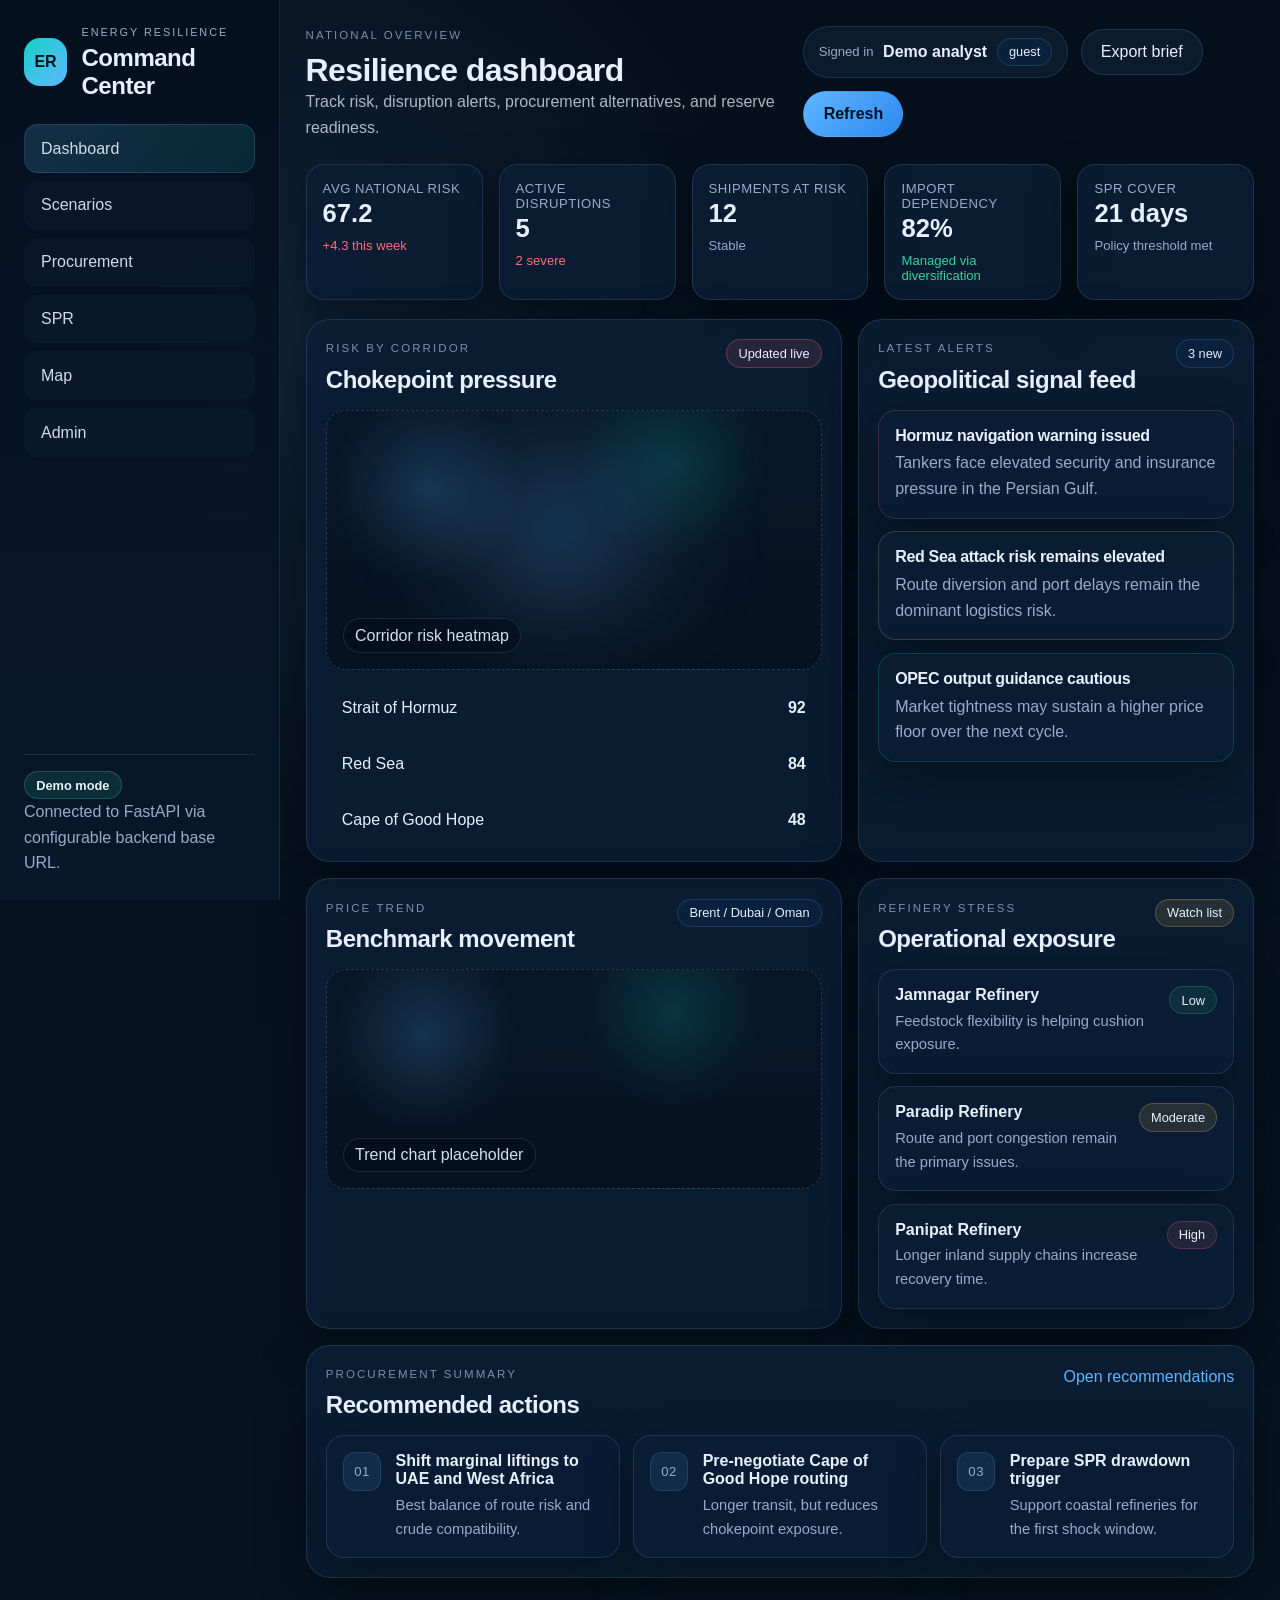
==== frontend/pages/dashboard.html @ 98376655 "Front end folder added" ====
<!DOCTYPE html>
<html lang="en">
<head>
  <meta charset="UTF-8" />
  <meta name="viewport" content="width=device-width, initial-scale=1.0" />
  <meta name="color-scheme" content="dark" />
  <title>Dashboard | Energy Resilience Platform</title>
  <link rel="stylesheet" href="../assets/css/main.css" />
  <link rel="stylesheet" href="../assets/css/components.css" />
  <link rel="stylesheet" href="../assets/css/dashboard.css" />
</head>
<body class="app-page dashboard-page" data-page="dashboard">
  <div class="app-shell">
    <aside class="sidebar">
      <div class="sidebar__brand">
        <div class="brand-mark">ER</div>
        <div>
          <p class="brand-kicker">Energy Resilience</p>
          <h2>Command Center</h2>
        </div>
      </div>
      <nav class="sidebar__nav">
        <a class="nav-link nav-link--active" href="./dashboard.html" aria-current="page">Dashboard</a>
        <a class="nav-link" href="./scenarios.html">Scenarios</a>
        <a class="nav-link" href="./procurement.html">Procurement</a>
        <a class="nav-link" href="./spr.html">SPR</a>
        <a class="nav-link" href="./map.html">Map</a>
        <a class="nav-link" href="./admin.html">Admin</a>
      </nav>
      <div class="sidebar__footer">
        <span class="status-badge status-badge--live">Demo mode</span>
        <p>Connected to FastAPI via configurable backend base URL.</p>
      </div>
    </aside>

    <div class="main-column">
      <header class="topbar">
        <div>
          <p class="eyebrow">National overview</p>
          <h1>Resilience dashboard</h1>
          <p class="subtitle">Track risk, disruption alerts, procurement alternatives, and reserve readiness.</p>
        </div>
        <div class="topbar__actions">
          <div class="user-chip" data-auth-status>
            <span class="user-chip__label">Signed in</span>
            <strong data-auth-name>Demo analyst</strong>
            <span class="badge" data-auth-role>Analyst</span>
          </div>
          <button class="btn btn-secondary" type="button">Export brief</button>
          <button class="btn btn-primary" type="button">Refresh</button>
        </div>
      </header>

      <main class="page-content">
        <section class="kpi-grid">
          <article class="stat-card">
            <span class="stat-card__label">Avg national risk</span>
            <strong class="stat-card__value">67.2</strong>
            <span class="stat-card__delta delta--up">+4.3 this week</span>
          </article>
          <article class="stat-card">
            <span class="stat-card__label">Active disruptions</span>
            <strong class="stat-card__value">5</strong>
            <span class="stat-card__delta delta--up">2 severe</span>
          </article>
          <article class="stat-card">
            <span class="stat-card__label">Shipments at risk</span>
            <strong class="stat-card__value">12</strong>
            <span class="stat-card__delta delta--flat">Stable</span>
          </article>
          <article class="stat-card">
            <span class="stat-card__label">Import dependency</span>
            <strong class="stat-card__value">82%</strong>
            <span class="stat-card__delta delta--down">Managed via diversification</span>
          </article>
          <article class="stat-card">
            <span class="stat-card__label">SPR cover</span>
            <strong class="stat-card__value">21 days</strong>
            <span class="stat-card__delta delta--flat">Policy threshold met</span>
          </article>
        </section>

        <section class="dashboard-grid">
          <div class="panel">
            <div class="panel__header">
              <div>
                <p class="eyebrow">Risk by corridor</p>
                <h2>Chokepoint pressure</h2>
              </div>
              <span class="badge badge--critical">Updated live</span>
            </div>
            <div class="chart-placeholder chart-placeholder--map">
              <div class="chart-placeholder__glow"></div>
              <div class="chart-placeholder__label">Corridor risk heatmap</div>
            </div>
            <div class="mini-table">
              <div class="mini-table__row"><span>Strait of Hormuz</span><strong>92</strong></div>
              <div class="mini-table__row"><span>Red Sea</span><strong>84</strong></div>
              <div class="mini-table__row"><span>Cape of Good Hope</span><strong>48</strong></div>
            </div>
          </div>

          <div class="panel">
            <div class="panel__header">
              <div>
                <p class="eyebrow">Latest alerts</p>
                <h2>Geopolitical signal feed</h2>
              </div>
              <span class="badge">3 new</span>
            </div>
            <div class="alert-list">
              <article class="alert-card alert-card--critical">
                <h3>Hormuz navigation warning issued</h3>
                <p>Tankers face elevated security and insurance pressure in the Persian Gulf.</p>
              </article>
              <article class="alert-card alert-card--high">
                <h3>Red Sea attack risk remains elevated</h3>
                <p>Route diversion and port delays remain the dominant logistics risk.</p>
              </article>
              <article class="alert-card alert-card--moderate">
                <h3>OPEC output guidance cautious</h3>
                <p>Market tightness may sustain a higher price floor over the next cycle.</p>
              </article>
            </div>
          </div>

          <div class="panel">
            <div class="panel__header">
              <div>
                <p class="eyebrow">Price trend</p>
                <h2>Benchmark movement</h2>
              </div>
              <span class="badge">Brent / Dubai / Oman</span>
            </div>
            <div class="chart-placeholder">
              <div class="chart-placeholder__label">Trend chart placeholder</div>
            </div>
          </div>

          <div class="panel">
            <div class="panel__header">
              <div>
                <p class="eyebrow">Refinery stress</p>
                <h2>Operational exposure</h2>
              </div>
              <span class="badge badge--warning">Watch list</span>
            </div>
            <div class="stress-list">
              <div class="stress-item">
                <div>
                  <strong>Jamnagar Refinery</strong>
                  <p>Feedstock flexibility is helping cushion exposure.</p>
                </div>
                <span class="pill pill--low">Low</span>
              </div>
              <div class="stress-item">
                <div>
                  <strong>Paradip Refinery</strong>
                  <p>Route and port congestion remain the primary issues.</p>
                </div>
                <span class="pill pill--moderate">Moderate</span>
              </div>
              <div class="stress-item">
                <div>
                  <strong>Panipat Refinery</strong>
                  <p>Longer inland supply chains increase recovery time.</p>
                </div>
                <span class="pill pill--high">High</span>
              </div>
            </div>
          </div>

          <div class="panel panel--wide">
            <div class="panel__header">
              <div>
                <p class="eyebrow">Procurement summary</p>
                <h2>Recommended actions</h2>
              </div>
              <a class="text-link" href="./procurement.html">Open recommendations</a>
            </div>
            <div class="recommendation-strip">
              <article class="recommendation-card">
                <span class="recommendation-card__rank">01</span>
                <div>
                  <strong>Shift marginal liftings to UAE and West Africa</strong>
                  <p>Best balance of route risk and crude compatibility.</p>
                </div>
              </article>
              <article class="recommendation-card">
                <span class="recommendation-card__rank">02</span>
                <div>
                  <strong>Pre-negotiate Cape of Good Hope routing</strong>
                  <p>Longer transit, but reduces chokepoint exposure.</p>
                </div>
              </article>
              <article class="recommendation-card">
                <span class="recommendation-card__rank">03</span>
                <div>
                  <strong>Prepare SPR drawdown trigger</strong>
                  <p>Support coastal refineries for the first shock window.</p>
                </div>
              </article>
            </div>
          </div>
        </section>
      </main>
    </div>
  </div>

  <script src="../assets/js/api.js"></script>
  <script src="../assets/js/auth.js"></script>
</body>
</html>
---- frontend/assets/css/main.css ----
:root {
  --bg: #06111f;
  --bg-elevated: rgba(9, 24, 45, 0.92);
  --panel: rgba(10, 29, 52, 0.94);
  --panel-strong: #0b2747;
  --line: rgba(141, 180, 226, 0.16);
  --text: #e6f0ff;
  --muted: #96acc9;
  --primary: #5fb6ff;
  --primary-strong: #2d89f1;
  --accent: #17d2c8;
  --warning: #ffbd59;
  --critical: #ff6b7a;
  --success: #36d399;
  --shadow: 0 18px 48px rgba(0, 0, 0, 0.35);
  --radius-xl: 24px;
  --radius-lg: 18px;
  --radius-md: 14px;
  --radius-sm: 10px;
  --sidebar-width: 280px;
  --content-max: 1480px;
  --font-sans: "IBM Plex Sans", "Segoe UI", "Helvetica Neue", Arial, sans-serif;
  --font-display: "Avenir Next", "Segoe UI", "Helvetica Neue", Arial, sans-serif;
}

* {
  box-sizing: border-box;
}

html {
  min-height: 100%;
  background:
    radial-gradient(circle at top left, rgba(95, 182, 255, 0.18), transparent 30%),
    radial-gradient(circle at top right, rgba(23, 210, 200, 0.14), transparent 32%),
    linear-gradient(180deg, #05111e 0%, #071221 100%);
}

body {
  margin: 0;
  min-height: 100vh;
  color: var(--text);
  font-family: var(--font-sans);
  background:
    linear-gradient(rgba(3, 9, 18, 0.25), rgba(3, 9, 18, 0.25)),
    radial-gradient(circle at 20% 20%, rgba(95, 182, 255, 0.15), transparent 30%),
    linear-gradient(180deg, #06111f 0%, #071826 100%);
}

a {
  color: inherit;
  text-decoration: none;
}

button,
input,
select,
textarea {
  font: inherit;
}

img {
  max-width: 100%;
  display: block;
}

h1,
h2,
h3,
h4,
h5,
h6 {
  margin: 0;
  font-family: var(--font-display);
  letter-spacing: -0.02em;
}

p {
  margin: 0;
  color: var(--muted);
  line-height: 1.6;
}

.eyebrow {
  text-transform: uppercase;
  letter-spacing: 0.18em;
  font-size: 0.72rem;
  color: rgba(150, 172, 201, 0.8);
  margin-bottom: 0.5rem;
}

.lead {
  font-size: 1.08rem;
  max-width: 60ch;
}

.subtitle {
  color: rgba(230, 240, 255, 0.74);
  max-width: 72ch;
}

.btn,
.text-link {
  display: inline-flex;
  align-items: center;
  justify-content: center;
  gap: 0.5rem;
  border-radius: 999px;
  transition: transform 180ms ease, border-color 180ms ease, background 180ms ease, box-shadow 180ms ease;
}

.btn {
  border: 1px solid transparent;
  padding: 0.82rem 1.2rem;
  cursor: pointer;
  box-shadow: none;
  white-space: nowrap;
}

.btn:hover,
.text-link:hover,
.nav-link:hover {
  transform: translateY(-1px);
}

.btn-primary {
  background: linear-gradient(135deg, var(--primary) 0%, var(--primary-strong) 100%);
  color: #03111f;
  font-weight: 700;
}

.btn-secondary {
  background: rgba(95, 182, 255, 0.08);
  color: var(--text);
  border-color: rgba(95, 182, 255, 0.18);
}

.text-link {
  color: var(--primary);
  padding: 0.2rem 0;
}

.badge,
.status-badge,
.pill {
  display: inline-flex;
  align-items: center;
  gap: 0.4rem;
  border-radius: 999px;
  padding: 0.35rem 0.7rem;
  font-size: 0.8rem;
  border: 1px solid var(--line);
  color: var(--text);
  background: rgba(11, 39, 71, 0.55);
}

.badge--success,
.status-badge--live {
  border-color: rgba(54, 211, 153, 0.28);
  background: rgba(54, 211, 153, 0.12);
}

.badge--warning,
.pill--moderate {
  border-color: rgba(255, 189, 89, 0.25);
  background: rgba(255, 189, 89, 0.12);
}

.badge--critical,
.pill--critical {
  border-color: rgba(255, 107, 122, 0.28);
  background: rgba(255, 107, 122, 0.12);
}

.stat-card,
.panel,
.signal-card,
.module-card,
.scenario-card,
.ranking-card,
.recommendation-card,
.hotspot-card,
.alert-card,
.stress-item,
.audit-row,
.result-block__metric {
  background: var(--panel);
  border: 1px solid var(--line);
  box-shadow: var(--shadow);
}

.app-shell {
  display: grid;
  grid-template-columns: var(--sidebar-width) minmax(0, 1fr);
  min-height: 100vh;
}

.sidebar {
  position: sticky;
  top: 0;
  height: 100vh;
  padding: 1.5rem;
  background: linear-gradient(180deg, rgba(5, 16, 30, 0.98), rgba(8, 24, 43, 0.96));
  border-right: 1px solid rgba(141, 180, 226, 0.12);
  display: flex;
  flex-direction: column;
  gap: 1.5rem;
}

.sidebar__brand {
  display: flex;
  align-items: center;
  gap: 0.9rem;
}

.brand-mark {
  width: 3rem;
  height: 3rem;
  border-radius: 16px;
  display: grid;
  place-items: center;
  font-weight: 800;
  color: #04111f;
  background: linear-gradient(135deg, var(--accent), var(--primary));
}

.brand-kicker {
  text-transform: uppercase;
  letter-spacing: 0.18em;
  font-size: 0.68rem;
  color: var(--muted);
  margin-bottom: 0.18rem;
}

.sidebar__nav {
  display: grid;
  gap: 0.5rem;
}

.nav-link {
  padding: 0.9rem 1rem;
  border-radius: 14px;
  color: rgba(230, 240, 255, 0.9);
  border: 1px solid transparent;
  background: rgba(95, 182, 255, 0.03);
}

.nav-link--active,
.nav-link[aria-current="page"] {
  background: linear-gradient(135deg, rgba(95, 182, 255, 0.18), rgba(23, 210, 200, 0.12));
  border-color: rgba(95, 182, 255, 0.18);
}

.sidebar__footer {
  margin-top: auto;
  padding-top: 1rem;
  border-top: 1px solid var(--line);
}

.main-column {
  min-width: 0;
  padding: 1.6rem;
}

.topbar,
.page-content,
.landing-shell {
  width: 100%;
  max-width: var(--content-max);
  margin: 0 auto;
}

.topbar {
  display: flex;
  align-items: flex-start;
  justify-content: space-between;
  gap: 1rem;
  padding-bottom: 1.5rem;
}

.topbar__actions,
.button-row {
  display: flex;
  align-items: center;
  gap: 0.8rem;
  flex-wrap: wrap;
}

.user-chip {
  display: flex;
  align-items: center;
  gap: 0.6rem;
  padding: 0.7rem 0.9rem;
  border-radius: 999px;
  background: rgba(95, 182, 255, 0.08);
  border: 1px solid rgba(95, 182, 255, 0.16);
}

.user-chip__label {
  color: var(--muted);
  font-size: 0.82rem;
}

.page-content {
  display: grid;
  gap: 1.2rem;
}

.panel {
  border-radius: var(--radius-xl);
  padding: 1.2rem;
}

.panel__header {
  display: flex;
  align-items: flex-start;
  justify-content: space-between;
  gap: 1rem;
  margin-bottom: 1rem;
}

.panel__divider {
  height: 1px;
  margin: 1rem 0;
  background: var(--line);
}

.field {
  display: grid;
  gap: 0.45rem;
}

.field span {
  font-size: 0.85rem;
  color: rgba(230, 240, 255, 0.82);
}

.field input,
.field select,
.field textarea {
  width: 100%;
  padding: 0.85rem 0.95rem;
  border-radius: 12px;
  border: 1px solid rgba(141, 180, 226, 0.18);
  background: rgba(5, 16, 30, 0.85);
  color: var(--text);
  outline: none;
}

.field input:focus,
.field select:focus,
.field textarea:focus {
  border-color: rgba(95, 182, 255, 0.52);
  box-shadow: 0 0 0 3px rgba(95, 182, 255, 0.12);
}

.field--full {
  grid-column: 1 / -1;
}

.field--inline {
  display: inline-flex;
  align-items: center;
  gap: 0.65rem;
}

.form-grid {
  display: grid;
  grid-template-columns: repeat(2, minmax(0, 1fr));
  gap: 1rem;
}

.landing-shell {
  min-height: 100vh;
  display: grid;
  align-items: center;
  padding: 2rem;
}

.panel--hero,
.landing-hero {
  padding: 2rem;
  border-radius: 28px;
}

.landing-hero {
  display: grid;
  grid-template-columns: 1.2fr 0.8fr;
  gap: 1.5rem;
  background:
    radial-gradient(circle at top left, rgba(95, 182, 255, 0.22), transparent 30%),
    radial-gradient(circle at bottom right, rgba(23, 210, 200, 0.16), transparent 26%),
    rgba(9, 24, 45, 0.88);
  border: 1px solid rgba(141, 180, 226, 0.16);
  box-shadow: var(--shadow);
}

.landing-hero h1 {
  font-size: clamp(2.4rem, 4vw, 4.4rem);
  line-height: 1;
  max-width: 12ch;
  margin-bottom: 1rem;
}

.hero-metrics,
.module-grid,
.signal-list,
.legend-list,
.hotspot-list,
.stress-list,
.alert-list,
.scenario-list,
.ranking-list,
.recommendation-strip {
  display: grid;
  gap: 0.8rem;
}

.hero-metrics {
  grid-template-columns: repeat(3, minmax(0, 1fr));
  margin-top: 1.4rem;
}

.hero-metric {
  padding: 1rem;
  border-radius: 16px;
  background: rgba(95, 182, 255, 0.08);
  border: 1px solid rgba(95, 182, 255, 0.12);
}

.hero-metric__label,
.signal-card__label,
.stat-card__label,
.result-block__metric span,
.recommendation-card__rank {
  display: block;
  color: var(--muted);
  font-size: 0.82rem;
  letter-spacing: 0.04em;
  text-transform: uppercase;
}

.hero-metric strong,
.stat-card__value {
  display: block;
  margin-top: 0.2rem;
  font-size: 1.6rem;
  color: var(--text);
}

.landing-hero__aside {
  display: grid;
  gap: 1rem;
}

.signal-card {
  border-radius: 22px;
  padding: 1.2rem;
}

.signal-list__item {
  display: flex;
  align-items: center;
  gap: 0.6rem;
  padding: 0.5rem 0;
  color: rgba(230, 240, 255, 0.88);
}

.dot {
  width: 0.7rem;
  height: 0.7rem;
  border-radius: 999px;
  display: inline-flex;
}

.dot--critical {
  background: var(--critical);
  box-shadow: 0 0 0 4px rgba(255, 107, 122, 0.12);
}

.dot--high {
  background: var(--warning);
  box-shadow: 0 0 0 4px rgba(255, 189, 89, 0.12);
}

.dot--moderate {
  background: var(--accent);
  box-shadow: 0 0 0 4px rgba(23, 210, 200, 0.12);
}

.module-grid {
  grid-template-columns: repeat(2, minmax(0, 1fr));
}

.module-card {
  border-radius: 20px;
  padding: 1rem;
}

.module-card span {
  display: block;
  font-size: 0.78rem;
  color: var(--muted);
  text-transform: uppercase;
  letter-spacing: 0.16em;
  margin-bottom: 0.35rem;
}

.module-card strong {
  font-size: 1.02rem;
}

.status-badge {
  font-weight: 700;
}

.pill--low {
  background: rgba(54, 211, 153, 0.1);
  border-color: rgba(54, 211, 153, 0.22);
}

.pill--high {
  background: rgba(255, 107, 122, 0.1);
  border-color: rgba(255, 107, 122, 0.24);
}

.note-box {
  margin-top: 1rem;
  padding: 1rem;
  border-radius: 16px;
  background: rgba(95, 182, 255, 0.08);
  border: 1px solid rgba(95, 182, 255, 0.14);
  color: rgba(230, 240, 255, 0.9);
}

.landing-page .panel--hero {
  overflow: hidden;
}

@media (max-width: 1180px) {
  .app-shell,
  .landing-hero {
    grid-template-columns: 1fr;
  }

  .sidebar {
    position: relative;
    height: auto;
    width: 100%;
  }
}

@media (max-width: 920px) {
  .main-column,
  .landing-shell {
    padding: 1rem;
  }

  .topbar {
    flex-direction: column;
  }

  .form-grid,
  .hero-metrics,
  .module-grid {
    grid-template-columns: 1fr;
  }
}
---- frontend/assets/css/components.css ----
.kpi-grid,
.dashboard-grid {
  display: grid;
  gap: 1rem;
}

.kpi-grid {
  grid-template-columns: repeat(5, minmax(0, 1fr));
}

.kpi-grid--admin {
  grid-template-columns: repeat(4, minmax(0, 1fr));
}

.dashboard-grid {
  grid-template-columns: repeat(2, minmax(0, 1fr));
}

.dashboard-grid--admin {
  grid-template-columns: repeat(2, minmax(0, 1fr));
}

.panel--wide {
  grid-column: 1 / -1;
}

.stat-card {
  padding: 1rem;
  border-radius: var(--radius-lg);
}

.stat-card__delta {
  display: inline-flex;
  margin-top: 0.6rem;
  font-size: 0.82rem;
  color: var(--muted);
}

.delta--up {
  color: var(--critical);
}

.delta--down {
  color: var(--success);
}

.delta--flat {
  color: var(--muted);
}

.chart-placeholder {
  position: relative;
  min-height: 220px;
  border-radius: 20px;
  overflow: hidden;
  border: 1px dashed rgba(141, 180, 226, 0.24);
  background:
    radial-gradient(circle at 20% 30%, rgba(95, 182, 255, 0.18), transparent 22%),
    radial-gradient(circle at 70% 20%, rgba(23, 210, 200, 0.16), transparent 24%),
    linear-gradient(180deg, rgba(7, 23, 40, 0.96), rgba(7, 17, 30, 0.92));
}

.chart-placeholder--map {
  min-height: 260px;
}

.chart-placeholder--tall {
  min-height: 300px;
}

.chart-placeholder__label {
  position: absolute;
  left: 1rem;
  bottom: 1rem;
  padding: 0.45rem 0.7rem;
  border-radius: 999px;
  color: rgba(230, 240, 255, 0.92);
  background: rgba(5, 16, 30, 0.72);
  border: 1px solid rgba(141, 180, 226, 0.16);
}

.chart-placeholder__glow {
  position: absolute;
  inset: 15% 20% 20% 15%;
  filter: blur(50px);
  background: radial-gradient(circle, rgba(95, 182, 255, 0.34), transparent 70%);
}

.mini-table,
.audit-table {
  display: grid;
  gap: 0.65rem;
  margin-top: 1rem;
}

.mini-table__row,
.audit-row {
  display: flex;
  align-items: center;
  justify-content: space-between;
  gap: 1rem;
  padding: 0.85rem 1rem;
  border-radius: 14px;
}

.mini-table__row strong,
.audit-row strong {
  color: var(--text);
  text-align: right;
}

.alert-list,
.scenario-list,
.ranking-list,
.hotspot-list,
.stress-list,
.recommendation-strip {
  grid-template-columns: 1fr;
}

.alert-card,
.scenario-card,
.ranking-card,
.hotspot-card,
.stress-item,
.recommendation-card {
  border-radius: 18px;
  padding: 1rem;
}

.alert-card--critical {
  border-color: rgba(255, 107, 122, 0.2);
}

.alert-card--high {
  border-color: rgba(255, 189, 89, 0.2);
}

.alert-card--moderate {
  border-color: rgba(23, 210, 200, 0.2);
}

.alert-card h3,
.scenario-card strong,
.ranking-card strong,
.hotspot-card strong,
.stress-item strong,
.recommendation-card strong {
  display: block;
  margin-bottom: 0.35rem;
  font-size: 1rem;
}

.scenario-card__head,
.ranking-card__head,
.stress-item {
  display: flex;
  align-items: flex-start;
  justify-content: space-between;
  gap: 1rem;
}

.stress-item p,
.recommendation-card p,
.ranking-card p,
.scenario-card p,
.hotspot-card p {
  font-size: 0.92rem;
}

.result-block {
  display: grid;
  grid-template-columns: repeat(3, minmax(0, 1fr));
  gap: 0.75rem;
  margin-bottom: 1rem;
}

.result-block__metric {
  padding: 0.9rem;
  border-radius: 16px;
}

.result-block__metric strong {
  display: block;
  margin-top: 0.3rem;
  font-size: 1.3rem;
}

.page-content--split {
  grid-template-columns: repeat(2, minmax(0, 1fr));
}

.page-content--map {
  grid-template-columns: 1.4fr 0.9fr;
}

.score-formula {
  padding: 1rem;
  border-radius: 16px;
  background: rgba(95, 182, 255, 0.08);
  border: 1px solid rgba(95, 182, 255, 0.14);
  color: rgba(230, 240, 255, 0.92);
}

.legend-list {
  grid-template-columns: repeat(2, minmax(0, 1fr));
  margin-bottom: 1rem;
}

.legend-item {
  display: flex;
  align-items: center;
  gap: 0.6rem;
  padding: 0.75rem 0.9rem;
  border-radius: 14px;
  background: rgba(95, 182, 255, 0.05);
  border: 1px solid rgba(141, 180, 226, 0.12);
}

.legend-swatch {
  width: 0.9rem;
  height: 0.9rem;
  border-radius: 4px;
}

.legend-swatch--corridor {
  background: #5fb6ff;
}

.legend-swatch--refinery {
  background: #17d2c8;
}

.legend-swatch--port {
  background: #ffbd59;
}

.legend-swatch--shipment {
  background: #ff6b7a;
}

.map-canvas {
  position: relative;
  min-height: 520px;
  border-radius: 22px;
  overflow: hidden;
  border: 1px solid rgba(141, 180, 226, 0.18);
  background:
    radial-gradient(circle at 30% 30%, rgba(95, 182, 255, 0.2), transparent 26%),
    radial-gradient(circle at 70% 65%, rgba(23, 210, 200, 0.18), transparent 24%),
    linear-gradient(180deg, rgba(6, 17, 31, 0.98), rgba(7, 21, 38, 0.94));
}

.map-canvas::before {
  content: "";
  position: absolute;
  inset: 0;
  background-image:
    linear-gradient(rgba(141, 180, 226, 0.1) 1px, transparent 1px),
    linear-gradient(90deg, rgba(141, 180, 226, 0.1) 1px, transparent 1px);
  background-size: 48px 48px;
  opacity: 0.4;
}

.map-canvas__overlay {
  position: absolute;
  left: 1rem;
  bottom: 1rem;
  right: 1rem;
  padding: 1rem;
  border-radius: 18px;
  background: rgba(5, 16, 30, 0.78);
  border: 1px solid rgba(141, 180, 226, 0.16);
}

@media (max-width: 1180px) {
  .kpi-grid,
  .dashboard-grid,
  .page-content--split,
  .page-content--map {
    grid-template-columns: 1fr;
  }

  .kpi-grid--admin {
    grid-template-columns: repeat(2, minmax(0, 1fr));
  }
}

@media (max-width: 720px) {
  .kpi-grid,
  .kpi-grid--admin,
  .legend-list,
  .result-block {
    grid-template-columns: 1fr;
  }
}
---- frontend/assets/css/dashboard.css ----
.dashboard-page .page-content {
  align-items: start;
}

.dashboard-grid {
  grid-template-columns: 1.15fr 0.85fr;
}

.dashboard-grid .panel:nth-child(3),
.dashboard-grid .panel:nth-child(4) {
  min-height: 340px;
}

.recommendation-strip {
  grid-template-columns: repeat(3, minmax(0, 1fr));
}

.recommendation-card {
  display: flex;
  align-items: flex-start;
  gap: 0.9rem;
}

.recommendation-card__rank {
  min-width: 2.4rem;
  min-height: 2.4rem;
  display: grid;
  place-items: center;
  border-radius: 12px;
  background: rgba(95, 182, 255, 0.1);
  border: 1px solid rgba(95, 182, 255, 0.16);
}

@media (max-width: 1180px) {
  .recommendation-strip {
    grid-template-columns: 1fr;
  }
}
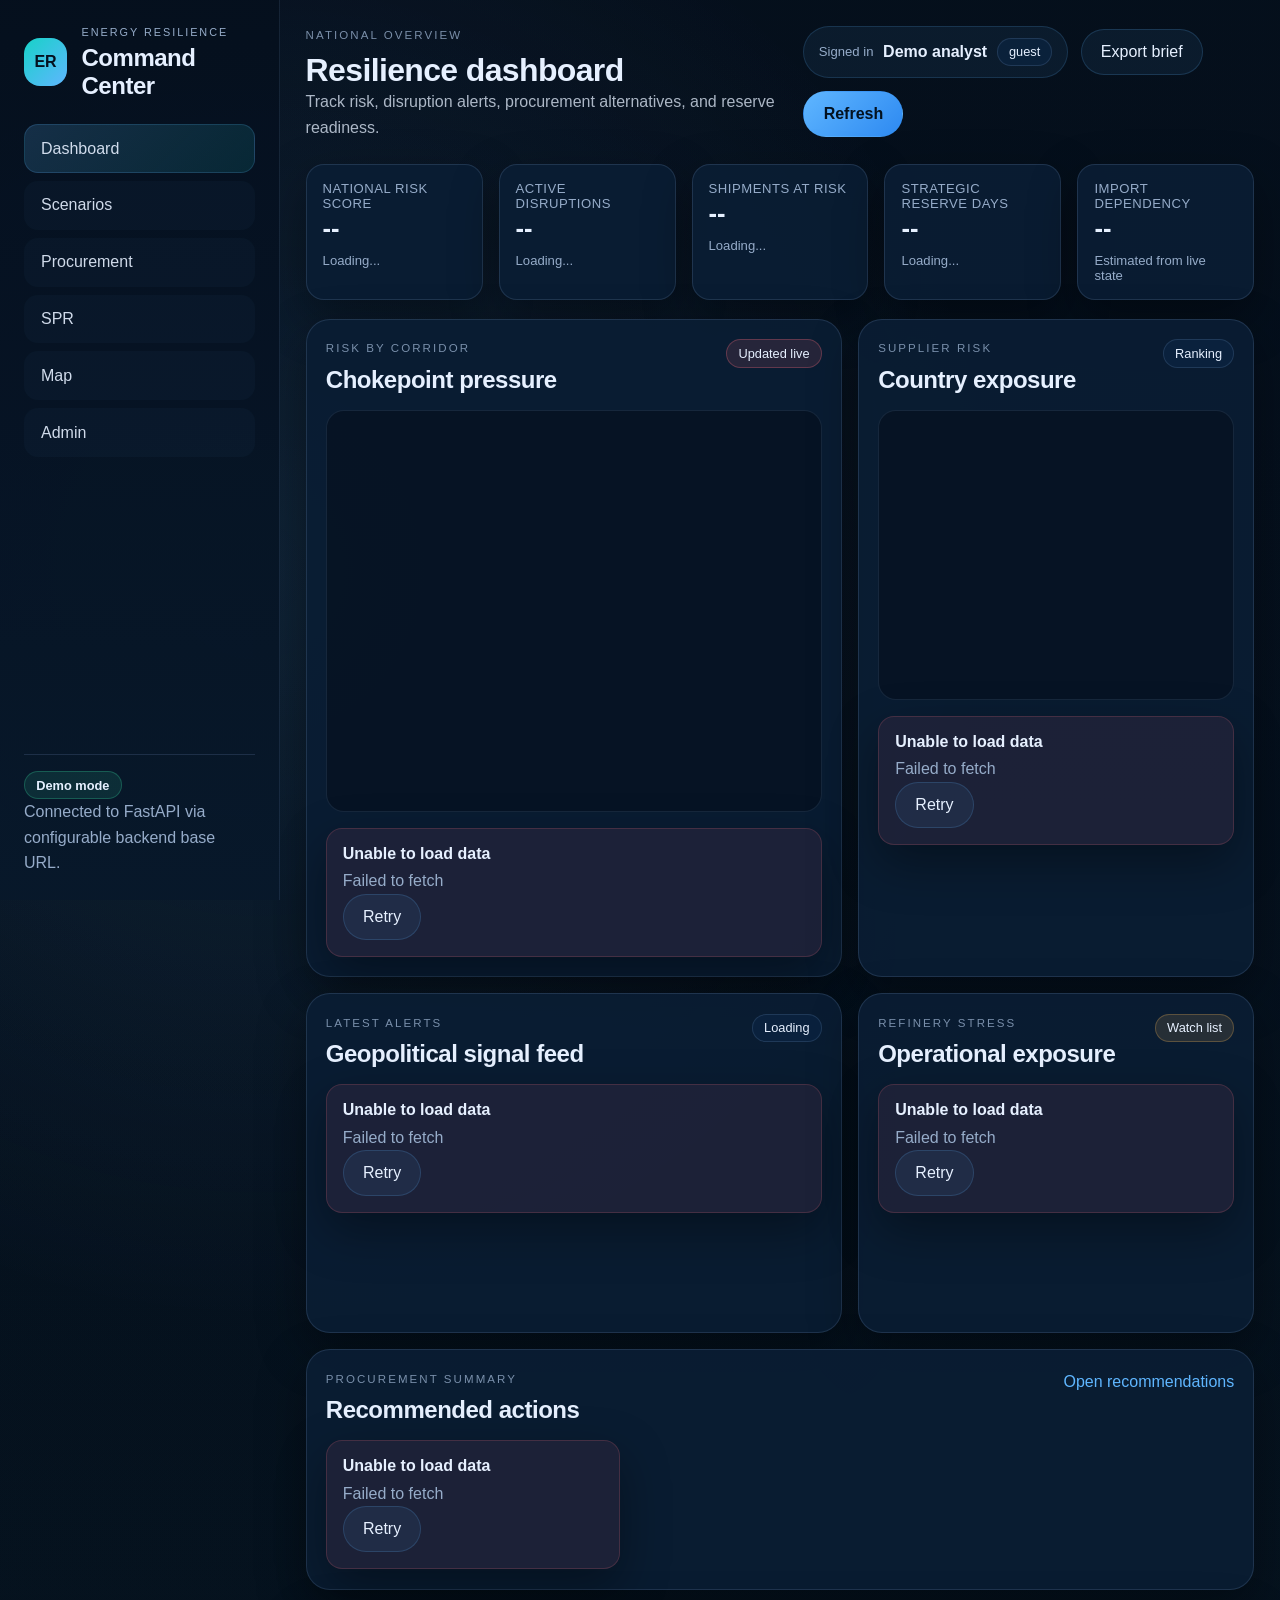
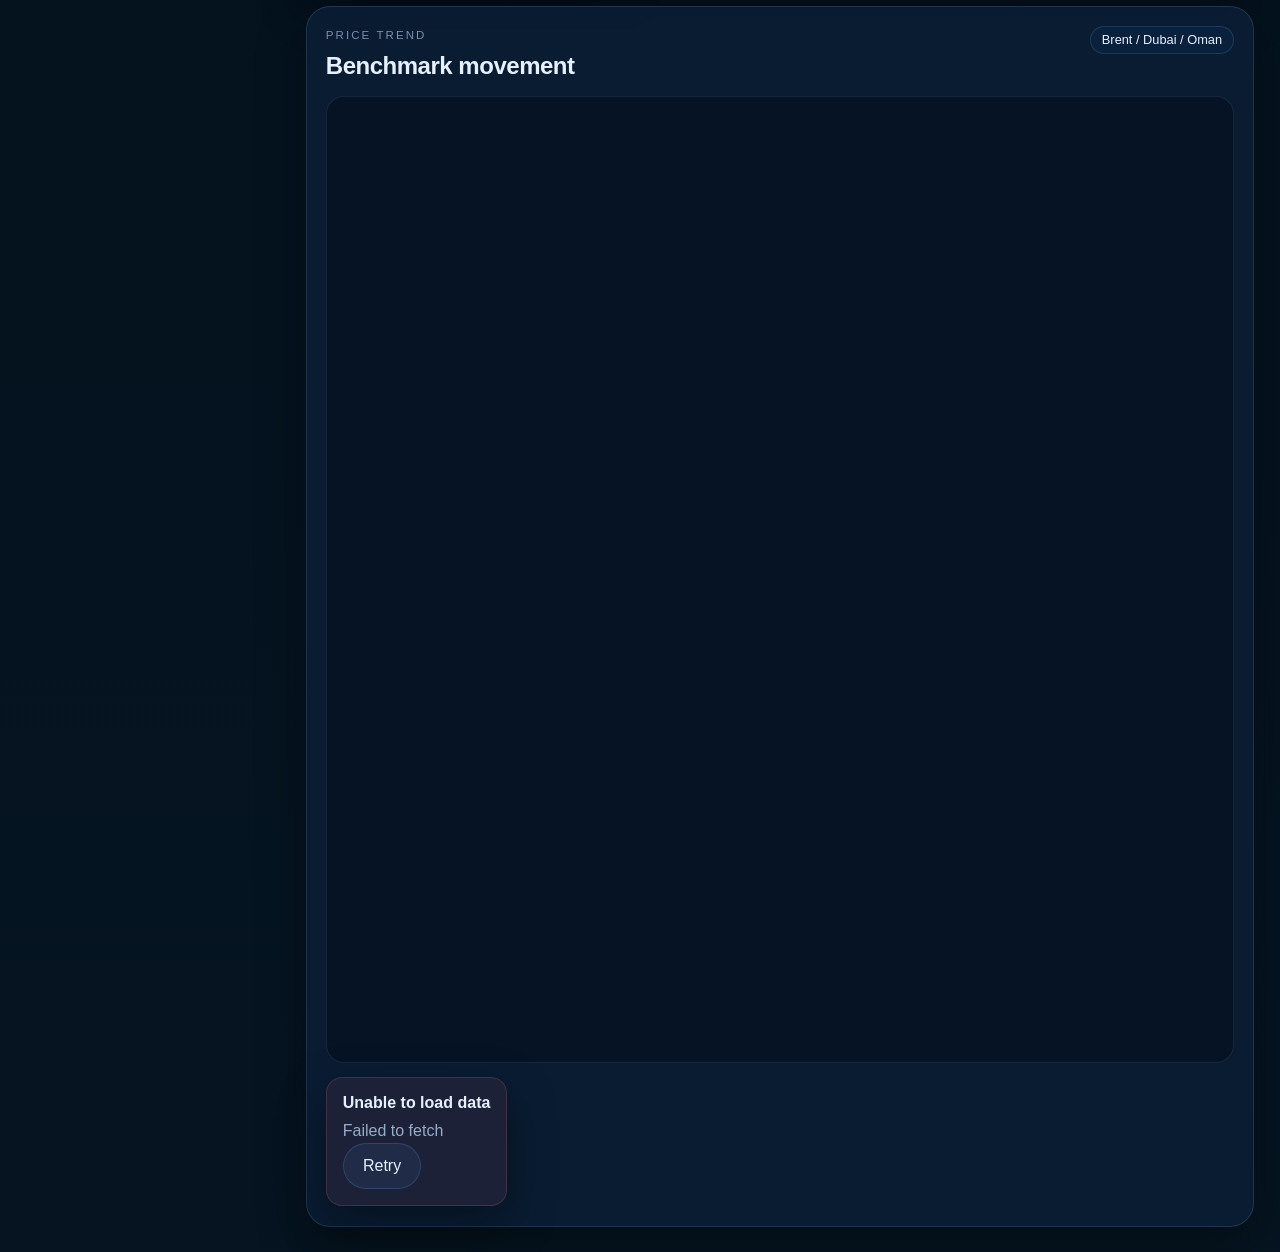
==== commit b8086f2a: "Dashboard frontend added" ====
--- a/frontend/pages/dashboard.html
+++ b/frontend/pages/dashboard.html
@@ -46,37 +46,37 @@
             <strong data-auth-name>Demo analyst</strong>
             <span class="badge" data-auth-role>Analyst</span>
           </div>
-          <button class="btn btn-secondary" type="button">Export brief</button>
-          <button class="btn btn-primary" type="button">Refresh</button>
+          <button class="btn btn-secondary" type="button" data-dashboard-export>Export brief</button>
+          <button class="btn btn-primary" type="button" data-dashboard-refresh>Refresh</button>
         </div>
       </header>
 
       <main class="page-content">
-        <section class="kpi-grid">
+        <section class="kpi-grid" aria-label="Top KPIs">
           <article class="stat-card">
-            <span class="stat-card__label">Avg national risk</span>
-            <strong class="stat-card__value">67.2</strong>
-            <span class="stat-card__delta delta--up">+4.3 this week</span>
+            <span class="stat-card__label">National risk score</span>
+            <strong class="stat-card__value" id="kpi-national-risk">--</strong>
+            <span class="stat-card__delta" id="kpi-national-risk-detail">Loading...</span>
           </article>
           <article class="stat-card">
             <span class="stat-card__label">Active disruptions</span>
-            <strong class="stat-card__value">5</strong>
-            <span class="stat-card__delta delta--up">2 severe</span>
+            <strong class="stat-card__value" id="kpi-active-disruptions">--</strong>
+            <span class="stat-card__delta" id="kpi-active-disruptions-detail">Loading...</span>
           </article>
           <article class="stat-card">
             <span class="stat-card__label">Shipments at risk</span>
-            <strong class="stat-card__value">12</strong>
-            <span class="stat-card__delta delta--flat">Stable</span>
+            <strong class="stat-card__value" id="kpi-shipments-at-risk">--</strong>
+            <span class="stat-card__delta" id="kpi-shipments-at-risk-detail">Loading...</span>
+          </article>
+          <article class="stat-card">
+            <span class="stat-card__label">Strategic reserve days</span>
+            <strong class="stat-card__value" id="kpi-spr-days">--</strong>
+            <span class="stat-card__delta" id="kpi-spr-days-detail">Loading...</span>
           </article>
           <article class="stat-card">
             <span class="stat-card__label">Import dependency</span>
-            <strong class="stat-card__value">82%</strong>
-            <span class="stat-card__delta delta--down">Managed via diversification</span>
-          </article>
-          <article class="stat-card">
-            <span class="stat-card__label">SPR cover</span>
-            <strong class="stat-card__value">21 days</strong>
-            <span class="stat-card__delta delta--flat">Policy threshold met</span>
+            <strong class="stat-card__value" id="kpi-import-dependency">--</strong>
+            <span class="stat-card__delta" id="kpi-import-dependency-detail">Estimated from live state</span>
           </article>
         </section>
 
@@ -89,15 +89,24 @@
               </div>
               <span class="badge badge--critical">Updated live</span>
             </div>
-            <div class="chart-placeholder chart-placeholder--map">
-              <div class="chart-placeholder__glow"></div>
-              <div class="chart-placeholder__label">Corridor risk heatmap</div>
+            <div class="dashboard-chart-wrap">
+              <canvas id="corridor-risk-chart" class="chart-canvas" height="240"></canvas>
             </div>
-            <div class="mini-table">
-              <div class="mini-table__row"><span>Strait of Hormuz</span><strong>92</strong></div>
-              <div class="mini-table__row"><span>Red Sea</span><strong>84</strong></div>
-              <div class="mini-table__row"><span>Cape of Good Hope</span><strong>48</strong></div>
+            <div id="corridor-risk-table" class="dashboard-table"></div>
+          </div>
+
+          <div class="panel">
+            <div class="panel__header">
+              <div>
+                <p class="eyebrow">Supplier risk</p>
+                <h2>Country exposure</h2>
+              </div>
+              <span class="badge">Ranking</span>
             </div>
+            <div class="dashboard-chart-wrap">
+              <canvas id="supplier-risk-chart" class="chart-canvas" height="240"></canvas>
+            </div>
+            <div id="supplier-risk-table" class="dashboard-table"></div>
           </div>
 
           <div class="panel">
@@ -106,35 +115,9 @@
                 <p class="eyebrow">Latest alerts</p>
                 <h2>Geopolitical signal feed</h2>
               </div>
-              <span class="badge">3 new</span>
+              <span class="badge" id="alerts-count-badge">Loading</span>
             </div>
-            <div class="alert-list">
-              <article class="alert-card alert-card--critical">
-                <h3>Hormuz navigation warning issued</h3>
-                <p>Tankers face elevated security and insurance pressure in the Persian Gulf.</p>
-              </article>
-              <article class="alert-card alert-card--high">
-                <h3>Red Sea attack risk remains elevated</h3>
-                <p>Route diversion and port delays remain the dominant logistics risk.</p>
-              </article>
-              <article class="alert-card alert-card--moderate">
-                <h3>OPEC output guidance cautious</h3>
-                <p>Market tightness may sustain a higher price floor over the next cycle.</p>
-              </article>
-            </div>
-          </div>
-
-          <div class="panel">
-            <div class="panel__header">
-              <div>
-                <p class="eyebrow">Price trend</p>
-                <h2>Benchmark movement</h2>
-              </div>
-              <span class="badge">Brent / Dubai / Oman</span>
-            </div>
-            <div class="chart-placeholder">
-              <div class="chart-placeholder__label">Trend chart placeholder</div>
-            </div>
+            <div id="alerts-panel" class="stack-list"></div>
           </div>
 
           <div class="panel">
@@ -145,29 +128,7 @@
               </div>
               <span class="badge badge--warning">Watch list</span>
             </div>
-            <div class="stress-list">
-              <div class="stress-item">
-                <div>
-                  <strong>Jamnagar Refinery</strong>
-                  <p>Feedstock flexibility is helping cushion exposure.</p>
-                </div>
-                <span class="pill pill--low">Low</span>
-              </div>
-              <div class="stress-item">
-                <div>
-                  <strong>Paradip Refinery</strong>
-                  <p>Route and port congestion remain the primary issues.</p>
-                </div>
-                <span class="pill pill--moderate">Moderate</span>
-              </div>
-              <div class="stress-item">
-                <div>
-                  <strong>Panipat Refinery</strong>
-                  <p>Longer inland supply chains increase recovery time.</p>
-                </div>
-                <span class="pill pill--high">High</span>
-              </div>
-            </div>
+            <div id="refinery-stress-panel" class="stack-list"></div>
           </div>
 
           <div class="panel panel--wide">
@@ -178,29 +139,21 @@
               </div>
               <a class="text-link" href="./procurement.html">Open recommendations</a>
             </div>
-            <div class="recommendation-strip">
-              <article class="recommendation-card">
-                <span class="recommendation-card__rank">01</span>
-                <div>
-                  <strong>Shift marginal liftings to UAE and West Africa</strong>
-                  <p>Best balance of route risk and crude compatibility.</p>
-                </div>
-              </article>
-              <article class="recommendation-card">
-                <span class="recommendation-card__rank">02</span>
-                <div>
-                  <strong>Pre-negotiate Cape of Good Hope routing</strong>
-                  <p>Longer transit, but reduces chokepoint exposure.</p>
-                </div>
-              </article>
-              <article class="recommendation-card">
-                <span class="recommendation-card__rank">03</span>
-                <div>
-                  <strong>Prepare SPR drawdown trigger</strong>
-                  <p>Support coastal refineries for the first shock window.</p>
-                </div>
-              </article>
+            <div id="recommendations-panel" class="recommendation-strip"></div>
+          </div>
+
+          <div class="panel panel--wide">
+            <div class="panel__header">
+              <div>
+                <p class="eyebrow">Price trend</p>
+                <h2>Benchmark movement</h2>
+              </div>
+              <span class="badge">Brent / Dubai / Oman</span>
             </div>
+            <div class="dashboard-chart-wrap dashboard-chart-wrap--tall">
+              <canvas id="price-trend-chart" class="chart-canvas" height="320"></canvas>
+            </div>
+            <div id="price-trend-legend" class="chart-legend"></div>
           </div>
         </section>
       </main>
@@ -209,6 +162,7 @@
 
   <script src="../assets/js/api.js"></script>
   <script src="../assets/js/auth.js"></script>
+  <script src="../assets/js/dashboard.js"></script>
 </body>
 </html>
 
--- a/frontend/assets/css/components.css
+++ b/frontend/assets/css/components.css
@@ -18,6 +18,143 @@
 
 .dashboard-grid--admin {
   grid-template-columns: repeat(2, minmax(0, 1fr));
+}
+
+.dashboard-chart-wrap {
+  border-radius: 18px;
+  padding: 0.75rem;
+  background: rgba(5, 16, 30, 0.65);
+  border: 1px solid rgba(141, 180, 226, 0.12);
+}
+
+.dashboard-chart-wrap--tall {
+  min-height: 340px;
+}
+
+.chart-canvas {
+  width: 100%;
+  display: block;
+}
+
+.chart-legend {
+  display: flex;
+  flex-wrap: wrap;
+  gap: 0.7rem;
+  margin-top: 0.85rem;
+}
+
+.chart-legend__item {
+  display: inline-flex;
+  align-items: center;
+  gap: 0.45rem;
+  padding: 0.4rem 0.75rem;
+  border-radius: 999px;
+  border: 1px solid rgba(141, 180, 226, 0.14);
+  background: rgba(95, 182, 255, 0.05);
+  font-size: 0.82rem;
+}
+
+.chart-legend__swatch {
+  width: 0.7rem;
+  height: 0.7rem;
+  border-radius: 999px;
+}
+
+.dashboard-table,
+.stack-list {
+  display: grid;
+  gap: 0.85rem;
+  margin-top: 1rem;
+}
+
+.data-row,
+.stress-card,
+.alert-card {
+  padding: 1rem;
+  border-radius: 18px;
+  border: 1px solid rgba(141, 180, 226, 0.12);
+  background: rgba(95, 182, 255, 0.05);
+}
+
+.data-row__head,
+.data-row__meta,
+.stress-card__head,
+.stress-card__meta,
+.stress-card__stats,
+.alert-card__head,
+.recommendation-card__facts {
+  display: flex;
+  justify-content: space-between;
+  gap: 0.75rem;
+  flex-wrap: wrap;
+}
+
+.alert-card__time {
+  color: var(--muted);
+  font-size: 0.82rem;
+}
+
+.bar-row {
+  display: grid;
+  gap: 0.45rem;
+  margin-top: 0.8rem;
+}
+
+.bar-row__meta {
+  display: flex;
+  align-items: center;
+  justify-content: space-between;
+  gap: 0.75rem;
+}
+
+.bar-row__track {
+  width: 100%;
+  height: 0.5rem;
+  border-radius: 999px;
+  overflow: hidden;
+  background: rgba(141, 180, 226, 0.14);
+}
+
+.bar-row__fill {
+  height: 100%;
+  border-radius: inherit;
+  background: linear-gradient(90deg, var(--primary), var(--accent));
+}
+
+.chip-row {
+  display: flex;
+  flex-wrap: wrap;
+  gap: 0.5rem;
+  margin-top: 0.8rem;
+}
+
+.chip {
+  display: inline-flex;
+  padding: 0.35rem 0.55rem;
+  border-radius: 999px;
+  background: rgba(95, 182, 255, 0.1);
+  border: 1px solid rgba(95, 182, 255, 0.14);
+  color: var(--text);
+  font-size: 0.78rem;
+}
+
+.state-card {
+  padding: 1rem;
+  border-radius: 16px;
+}
+
+.state-card strong {
+  display: block;
+  margin-bottom: 0.35rem;
+}
+
+.state-card--loading {
+  background: linear-gradient(90deg, rgba(95, 182, 255, 0.06), rgba(23, 210, 200, 0.08));
+}
+
+.state-card--error {
+  background: rgba(255, 107, 122, 0.08);
+  border-color: rgba(255, 107, 122, 0.18);
 }
 
 .panel--wide {
@@ -293,5 +430,16 @@
   .result-block {
     grid-template-columns: 1fr;
   }
-}
-
+
+  .bar-row__meta,
+  .data-row__head,
+  .data-row__meta,
+  .stress-card__head,
+  .stress-card__meta,
+  .stress-card__stats,
+  .alert-card__head,
+  .recommendation-card__facts {
+    align-items: flex-start;
+    flex-direction: column;
+  }
+}
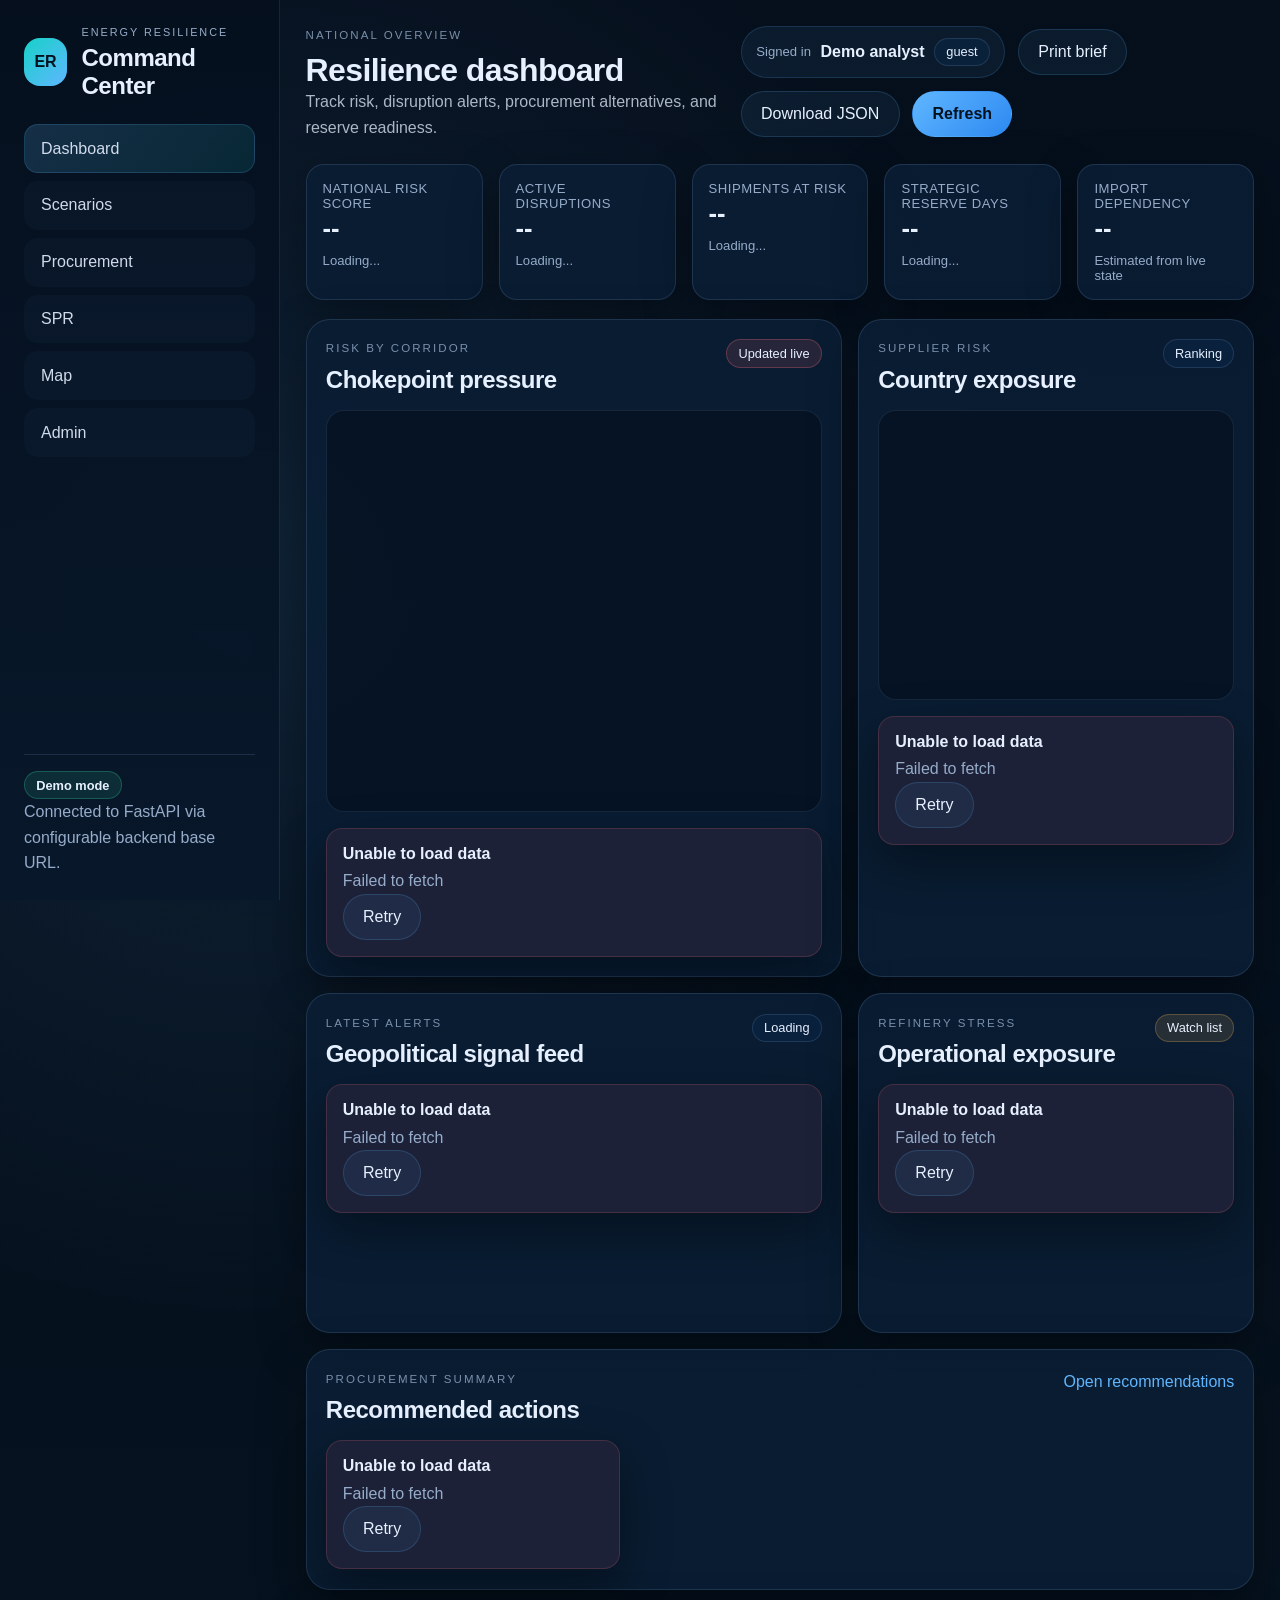
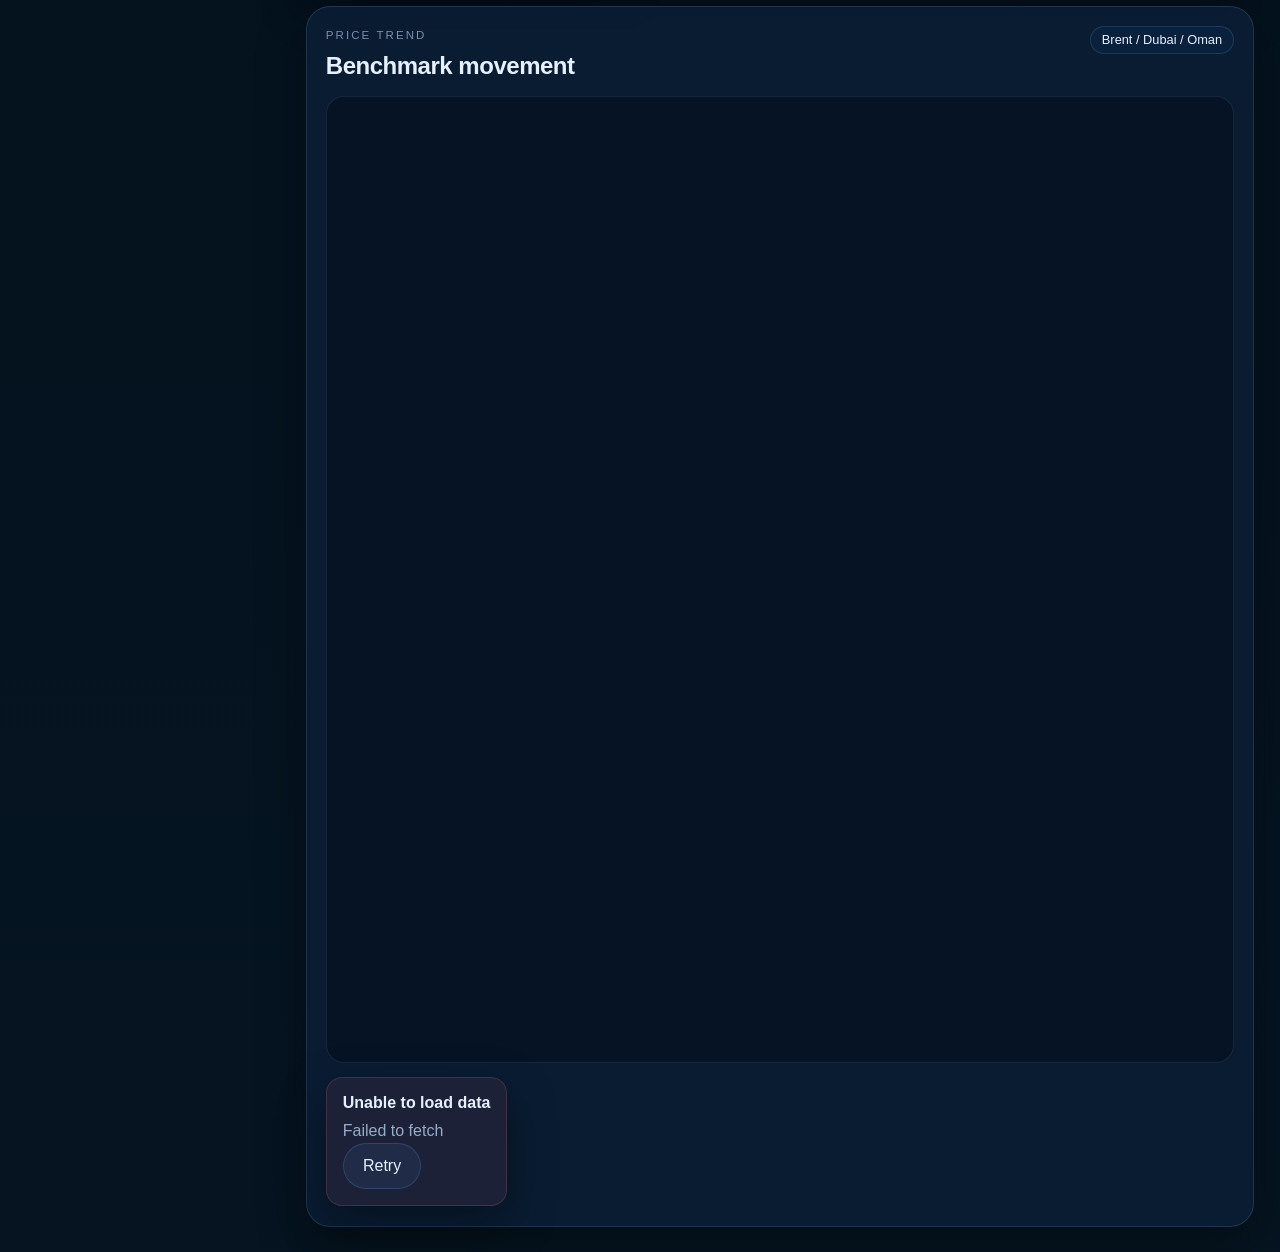
==== commit 99af374e: "Export/reporting done" ====
--- a/frontend/pages/dashboard.html
+++ b/frontend/pages/dashboard.html
@@ -46,7 +46,8 @@
             <strong data-auth-name>Demo analyst</strong>
             <span class="badge" data-auth-role>Analyst</span>
           </div>
-          <button class="btn btn-secondary" type="button" data-dashboard-export>Export brief</button>
+          <button class="btn btn-secondary" type="button" data-dashboard-report-print>Print brief</button>
+          <button class="btn btn-secondary" type="button" data-dashboard-report-download>Download JSON</button>
           <button class="btn btn-primary" type="button" data-dashboard-refresh>Refresh</button>
         </div>
       </header>
@@ -162,7 +163,7 @@
 
   <script src="../assets/js/api.js"></script>
   <script src="../assets/js/auth.js"></script>
+  <script src="../assets/js/reports.js"></script>
   <script src="../assets/js/dashboard.js"></script>
 </body>
 </html>
-
--- a/frontend/assets/css/components.css
+++ b/frontend/assets/css/components.css
@@ -265,6 +265,142 @@
   padding: 1rem;
 }
 
+.ranking-card {
+  display: grid;
+  gap: 0.8rem;
+}
+
+.ranking-card--active {
+  border-color: rgba(95, 182, 255, 0.36);
+  box-shadow: 0 20px 50px rgba(0, 0, 0, 0.42);
+}
+
+.ranking-metrics {
+  display: grid;
+  grid-template-columns: repeat(4, minmax(0, 1fr));
+  gap: 0.7rem;
+}
+
+.ranking-metric {
+  padding: 0.7rem 0.8rem;
+  border-radius: 14px;
+  background: rgba(95, 182, 255, 0.06);
+  border: 1px solid rgba(141, 180, 226, 0.1);
+}
+
+.ranking-metric span {
+  display: block;
+  color: var(--muted);
+  font-size: 0.75rem;
+  text-transform: uppercase;
+  letter-spacing: 0.08em;
+}
+
+.ranking-metric strong {
+  display: block;
+  margin-top: 0.3rem;
+  font-size: 1rem;
+}
+
+.ranking-card__meta,
+.recommendation-detail__head,
+.recommendation-detail__notes {
+  display: flex;
+  justify-content: space-between;
+  gap: 0.75rem;
+  flex-wrap: wrap;
+}
+
+.ranking-card__rationale {
+  color: rgba(230, 240, 255, 0.9);
+}
+
+.ranking-card__actions {
+  display: flex;
+  flex-wrap: wrap;
+  gap: 0.65rem;
+}
+
+.recommendation-detail {
+  display: grid;
+  gap: 1rem;
+}
+
+.recommendation-detail__grid {
+  display: grid;
+  gap: 0.85rem;
+}
+
+.scenario-card--active {
+  border-color: rgba(95, 182, 255, 0.36);
+}
+
+.scenario-card__actions {
+  display: flex;
+  gap: 0.65rem;
+  flex-wrap: wrap;
+}
+
+.spr-layout {
+  grid-template-columns: 0.95fr 1.05fr;
+}
+
+.spr-results {
+  display: grid;
+  gap: 1rem;
+}
+
+.spr-schedule-table {
+  display: grid;
+  gap: 0.7rem;
+}
+
+.spr-table {
+  display: grid;
+  gap: 0.5rem;
+}
+
+.spr-table__head,
+.spr-table__row {
+  display: grid;
+  grid-template-columns: 0.7fr 1fr 1fr 1.4fr;
+  gap: 0.75rem;
+  align-items: center;
+  padding: 0.8rem 0.95rem;
+  border-radius: 14px;
+}
+
+.spr-table__head {
+  color: var(--muted);
+  font-size: 0.78rem;
+  text-transform: uppercase;
+  letter-spacing: 0.1em;
+  background: rgba(95, 182, 255, 0.05);
+}
+
+.spr-table__row {
+  background: rgba(5, 16, 30, 0.55);
+  border: 1px solid rgba(141, 180, 226, 0.12);
+}
+
+.note-list {
+  display: grid;
+  gap: 0.65rem;
+  margin-top: 0.95rem;
+}
+
+.note-list__header {
+  margin-top: 0.35rem;
+}
+
+.note-item {
+  padding: 0.8rem 0.9rem;
+  border-radius: 14px;
+  background: rgba(95, 182, 255, 0.05);
+  border: 1px solid rgba(95, 182, 255, 0.12);
+  color: rgba(230, 240, 255, 0.92);
+}
+
 .alert-card--critical {
   border-color: rgba(255, 107, 122, 0.2);
 }
@@ -329,6 +465,217 @@
 
 .page-content--map {
   grid-template-columns: 1.4fr 0.9fr;
+}
+
+.map-summary-grid {
+  display: grid;
+  grid-template-columns: repeat(6, minmax(0, 1fr));
+  gap: 0.75rem;
+  margin-bottom: 1rem;
+}
+
+.map-summary-card {
+  padding: 0.9rem;
+  border-radius: 16px;
+  background: rgba(95, 182, 255, 0.05);
+  border: 1px solid rgba(141, 180, 226, 0.12);
+}
+
+.map-summary-card span {
+  display: block;
+  color: var(--muted);
+  font-size: 0.75rem;
+  text-transform: uppercase;
+  letter-spacing: 0.08em;
+}
+
+.map-summary-card strong {
+  display: block;
+  margin-top: 0.35rem;
+  font-size: 1.2rem;
+}
+
+.map-shell {
+  display: grid;
+  gap: 1rem;
+}
+
+.map-toolbar {
+  display: flex;
+  justify-content: space-between;
+  gap: 0.75rem;
+  flex-wrap: wrap;
+}
+
+.map-toolbar__status {
+  display: inline-flex;
+  align-items: center;
+  gap: 0.5rem;
+  padding: 0.45rem 0.75rem;
+  border-radius: 999px;
+  background: rgba(95, 182, 255, 0.08);
+  border: 1px solid rgba(95, 182, 255, 0.14);
+  color: rgba(230, 240, 255, 0.92);
+  font-size: 0.82rem;
+}
+
+.map-viewport {
+  position: relative;
+  min-height: 640px;
+  border-radius: 24px;
+  overflow: hidden;
+  border: 1px solid rgba(141, 180, 226, 0.16);
+  background:
+    radial-gradient(circle at 20% 20%, rgba(95, 182, 255, 0.18), transparent 24%),
+    radial-gradient(circle at 80% 30%, rgba(23, 210, 200, 0.16), transparent 22%),
+    linear-gradient(180deg, rgba(6, 17, 31, 0.98), rgba(7, 21, 38, 0.94));
+}
+
+.leaflet-map {
+  width: 100%;
+  min-height: 640px;
+}
+
+.map-empty-state,
+.map-selection {
+  position: absolute;
+  left: 1rem;
+  right: 1rem;
+  z-index: 450;
+}
+
+.map-empty-state {
+  top: 1rem;
+}
+
+.map-selection {
+  bottom: 1rem;
+}
+
+.map-selection .panel,
+.map-empty-state .panel {
+  margin: 0;
+  backdrop-filter: blur(10px);
+  background: rgba(5, 16, 30, 0.84);
+}
+
+.map-layer-panel {
+  display: grid;
+  gap: 0.8rem;
+}
+
+.map-toggle-list {
+  display: grid;
+  gap: 0.65rem;
+}
+
+.map-toggle {
+  display: flex;
+  align-items: center;
+  justify-content: space-between;
+  gap: 0.75rem;
+  padding: 0.8rem 0.9rem;
+  border-radius: 14px;
+  background: rgba(95, 182, 255, 0.05);
+  border: 1px solid rgba(141, 180, 226, 0.12);
+}
+
+.map-toggle span {
+  color: rgba(230, 240, 255, 0.92);
+}
+
+.map-toggle small {
+  color: var(--muted);
+}
+
+.map-hotspot-list {
+  display: grid;
+  gap: 0.7rem;
+}
+
+.map-hotspot-card {
+  padding: 0.95rem;
+  border-radius: 16px;
+  background: rgba(95, 182, 255, 0.05);
+  border: 1px solid rgba(141, 180, 226, 0.12);
+  cursor: pointer;
+}
+
+.map-hotspot-card strong {
+  display: block;
+  margin-bottom: 0.35rem;
+}
+
+.map-hotspot-card p {
+  margin-bottom: 0.55rem;
+}
+
+.map-hotspot-card__meta {
+  display: flex;
+  justify-content: space-between;
+  gap: 0.65rem;
+  flex-wrap: wrap;
+  color: var(--muted);
+  font-size: 0.82rem;
+}
+
+.map-detail-list {
+  display: grid;
+  gap: 0.55rem;
+}
+
+.map-detail-row {
+  display: flex;
+  justify-content: space-between;
+  gap: 0.8rem;
+  padding: 0.65rem 0.8rem;
+  border-radius: 12px;
+  background: rgba(95, 182, 255, 0.05);
+  border: 1px solid rgba(141, 180, 226, 0.1);
+}
+
+.map-detail-row span {
+  color: var(--muted);
+}
+
+.map-detail-row strong {
+  text-align: right;
+}
+
+.map-popup .leaflet-popup-content-wrapper,
+.map-popup .leaflet-popup-tip {
+  background: rgba(5, 16, 30, 0.96);
+  color: var(--text);
+  border: 1px solid rgba(141, 180, 226, 0.18);
+  box-shadow: 0 20px 50px rgba(0, 0, 0, 0.4);
+}
+
+.map-popup .leaflet-popup-content {
+  margin: 0.85rem 1rem;
+  min-width: 220px;
+}
+
+.map-popup__title {
+  display: flex;
+  justify-content: space-between;
+  gap: 0.75rem;
+  align-items: flex-start;
+  margin-bottom: 0.75rem;
+}
+
+.map-popup__title strong {
+  display: block;
+  font-size: 1rem;
+}
+
+.map-popup__body {
+  display: grid;
+  gap: 0.35rem;
+  font-size: 0.9rem;
+}
+
+.map-popup__body span {
+  color: var(--muted);
 }
 
 .score-formula {
@@ -414,7 +761,8 @@
   .kpi-grid,
   .dashboard-grid,
   .page-content--split,
-  .page-content--map {
+  .page-content--map,
+  .map-summary-grid {
     grid-template-columns: 1fr;
   }
 
@@ -438,8 +786,35 @@
   .stress-card__meta,
   .stress-card__stats,
   .alert-card__head,
-  .recommendation-card__facts {
+  .recommendation-card__facts,
+  .ranking-card__meta,
+  .recommendation-detail__head,
+  .recommendation-detail__notes {
     align-items: flex-start;
     flex-direction: column;
   }
-}
+
+  .ranking-metrics {
+    grid-template-columns: repeat(2, minmax(0, 1fr));
+  }
+
+  .spr-layout {
+    grid-template-columns: 1fr;
+  }
+
+  .spr-table__head,
+  .spr-table__row {
+    grid-template-columns: 1fr;
+  }
+
+  .map-viewport,
+  .leaflet-map {
+    min-height: 520px;
+  }
+
+  .map-selection,
+  .map-empty-state {
+    left: 0.75rem;
+    right: 0.75rem;
+  }
+}
